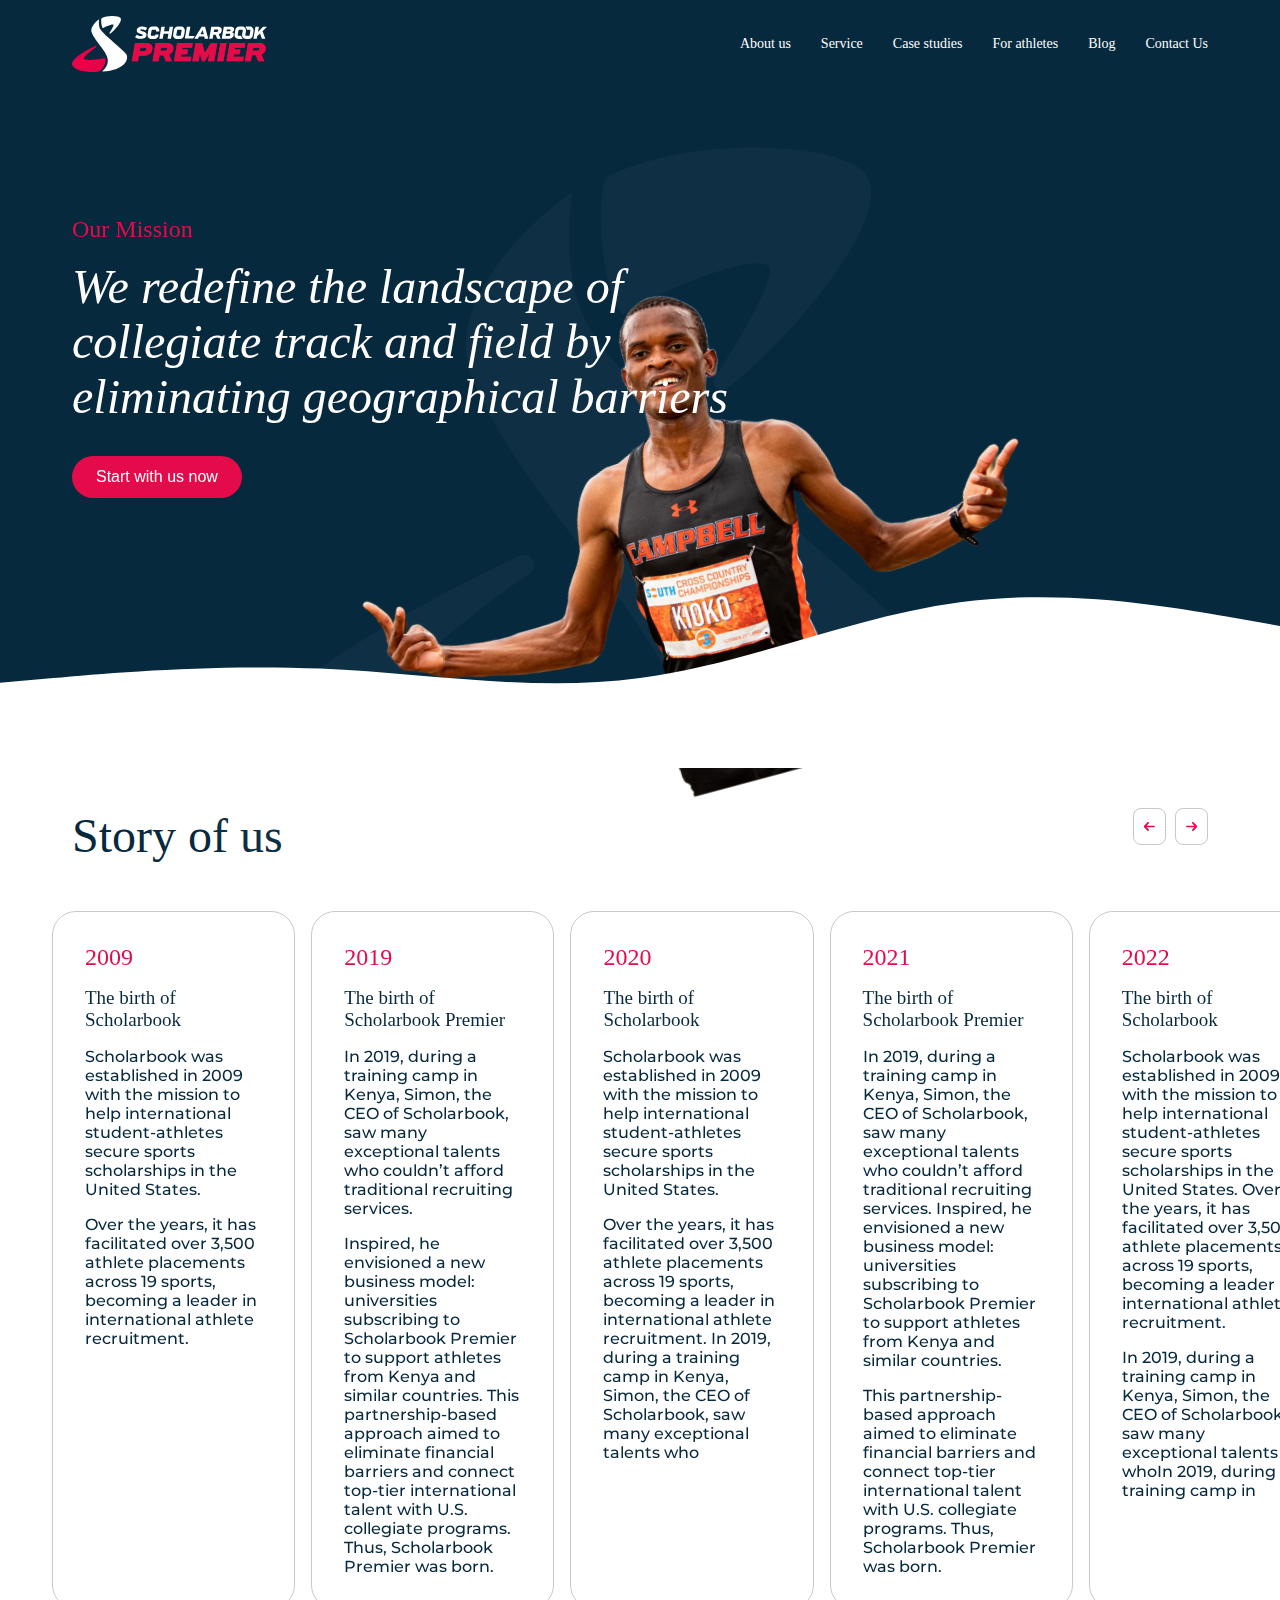
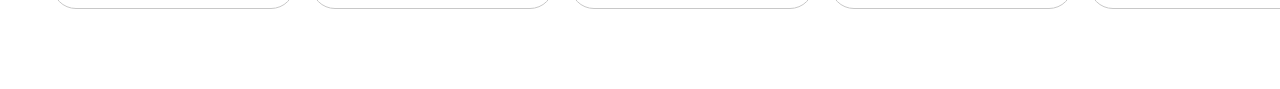
==== about/about.html @ 9e530429 "swiper" ====
<!DOCTYPE html>
<html lang="en">
  <head>
    <meta charset="UTF-8" />
    <meta name="viewport" content="width=device-width, initial-scale=1.0" />
    <link rel="preconnect" href="https://fonts.googleapis.com" />
    <link rel="preconnect" href="https://fonts.gstatic.com" crossorigin />
    <link
      href="https://db.onlinewebfonts.com/c/406b56da0c31245c249b3a3c61560d1a?family=Joyride+W05+STD"
      rel="stylesheet"
    />
    <link
      href="https://fonts.googleapis.com/css2?family=Montserrat:ital,wght@0,100..900;1,100..900&display=swap"
      rel="stylesheet"
    />
    <link
      rel="stylesheet"
      href="https://cdn.jsdelivr.net/npm/swiper@11/swiper-bundle.min.css"
    />

    <script
      src="https://cdn.jsdelivr.net/npm/swiper@11/swiper-bundle.min.js"
      defer
    ></script>
    <link rel="stylesheet" href="../css/style.css" />
    <link rel="stylesheet" href="style.css" />
    <script src="../app.js" defer></script>
    <title>About Us</title>
  </head>
  <body>
    <header class="header">
      <div class="container header__container">
        <img class="logo" src="../img/logo.svg" alt="logo" />
        <ul class="header__list list-reset">
          <li class="header__list-item">
            <a href="" class="header__link">About us</a>
          </li>
          <li class="header__list-item">
            <a href="" class="header__link">Service</a>
          </li>
          <li class="header__list-item">
            <a href="" class="header__link">Case studies</a>
          </li>
          <li class="header__list-item">
            <a href="" class="header__link">For athletes</a>
          </li>
          <li class="header__list-item">
            <a href="" class="header__link">Blog</a>
          </li>
          <li class="header__list-item">
            <a href="" class="header__link">Contact Us</a>
          </li>
        </ul>
      </div>
    </header>
    <main class="main">
      <div class="container">
        <img class="sportmans" src="../img/about-main.png" alt="" />
        <div class="main__text">
          <span class="main__mission">Our Mission</span>
          <h1 class="main__title about__main-title">
            We redefine the landscape of collegiate track and field by
            eliminating geographical barriers
          </h1>
          <button class="main__btn btn-reset">Start with us now</button>
        </div>
        <img class="main__wave" src="../img/wave.svg" alt="" />
      </div>
    </main>
    <section class="story">
      <div class="container story__container">
        <h1 class="story__title">Story of us</h1>
        <div class="navigation">
          <button class="navigation-prev btn-reset">
            <img
              src="../img/swiper-prev.svg"
              alt=""
              class="navigation-prev-img"
            />
          </button>
          <button class="navigation-next btn-reset">
            <img src="../img/arrow.svg" alt="" class="navigation-next-img" />
          </button>
        </div>
      </div>
      <div class="swiper">
        <div class="swiper-wrapper container">
          <!-- Slides -->
          <div class="swiper-slide">
            <h2 class="swiper__year">2009</h2>
            <h3 class="swiper__title">The birth of Scholarbook</h3>
            <p class="swiper__text1">
              Scholarbook was established in 2009 with the mission to help
              international student-athletes secure sports scholarships in the
              United States.
            </p>
            <p class="swiper__text2">
              Over the years, it has facilitated over 3,500 athlete placements
              across 19 sports, becoming a leader in international athlete
              recruitment.
            </p>
          </div>
          <div class="swiper-slide">
            <h2 class="swiper__year">2019</h2>
            <h3 class="swiper__title">The birth of Scholarbook Premier</h3>
            <p class="swiper__text1">
              In 2019, during a training camp in Kenya, Simon, the CEO of
              Scholarbook, saw many exceptional talents who couldn’t afford
              traditional recruiting services.
            </p>
            <p class="swiper__text2">
              Inspired, he envisioned a new business model: universities
              subscribing to Scholarbook Premier to support athletes from Kenya
              and similar countries. This partnership-based approach aimed to
              eliminate financial barriers and connect top-tier international
              talent with U.S. collegiate programs. Thus, Scholarbook Premier
              was born.
            </p>
          </div>
          <div class="swiper-slide">
            <h2 class="swiper__year">2020</h2>
            <h3 class="swiper__title">The birth of Scholarbook</h3>
            <p class="swiper__text1">
              Scholarbook was established in 2009 with the mission to help
              international student-athletes secure sports scholarships in the
              United States.
            </p>
            <p class="swiper__text2">
              Over the years, it has facilitated over 3,500 athlete placements
              across 19 sports, becoming a leader in international athlete
              recruitment. In 2019, during a training camp in Kenya, Simon, the
              CEO of Scholarbook, saw many exceptional talents who
            </p>
          </div>
          <div class="swiper-slide">
            <h2 class="swiper__year">2021</h2>
            <h3 class="swiper__title">The birth of Scholarbook Premier</h3>
            <p class="swiper__text1">
              In 2019, during a training camp in Kenya, Simon, the CEO of
              Scholarbook, saw many exceptional talents who couldn’t afford
              traditional recruiting services. Inspired, he envisioned a new
              business model: universities subscribing to Scholarbook Premier to
              support athletes from Kenya and similar countries.
            </p>
            <p class="swiper__text2">
              This partnership-based approach aimed to eliminate financial
              barriers and connect top-tier international talent with U.S.
              collegiate programs. Thus, Scholarbook Premier was born.
            </p>
          </div>
          <div class="swiper-slide">
            <h2 class="swiper__year">2022</h2>
            <h3 class="swiper__title">The birth of Scholarbook</h3>
            <p class="swiper__text1">
              Scholarbook was established in 2009 with the mission to help
              international student-athletes secure sports scholarships in the
              United States. Over the years, it has facilitated over 3,500
              athlete placements across 19 sports, becoming a leader in
              international athlete recruitment.
            </p>
            <p class="swiper__text2">
              In 2019, during a training camp in Kenya, Simon, the CEO of
              Scholarbook, saw many exceptional talents whoIn 2019, during a
              training camp in
            </p>
          </div>
          <div class="swiper-slide">
            <h2 class="swiper__year">2009</h2>
            <h3 class="swiper__title">The birth of Scholarbook</h3>
            <p class="swiper__text1">
              Scholarbook was established in 2009 with the mission to help
              international student-athletes secure sports scholarships in the
              United States.
            </p>
            <p class="swiper__text2">
              Over the years, it has facilitated over 3,500 athlete placements
              across 19 sports, becoming a leader in international athlete
              recruitment.
            </p>
          </div>
          <div class="swiper-slide">
            <h2 class="swiper__year">2019</h2>
            <h3 class="swiper__title">The birth of Scholarbook Premier</h3>
            <p class="swiper__text1">
              In 2019, during a training camp in Kenya, Simon, the CEO of
              Scholarbook, saw many exceptional talents who couldn’t afford
              traditional recruiting services.
            </p>
            <p class="swiper__text2">
              Inspired, he envisioned a new business model: universities
              subscribing to Scholarbook Premier to support athletes from Kenya
              and similar countries. This partnership-based approach aimed to
              eliminate financial barriers and connect top-tier international
              talent with U.S. collegiate programs. Thus, Scholarbook Premier
              was born.
            </p>
          </div>
          <div class="swiper-slide">
            <h2 class="swiper__year">2020</h2>
            <h3 class="swiper__title">The birth of Scholarbook</h3>
            <p class="swiper__text1">
              Scholarbook was established in 2009 with the mission to help
              international student-athletes secure sports scholarships in the
              United States.
            </p>
            <p class="swiper__text2">
              Over the years, it has facilitated over 3,500 athlete placements
              across 19 sports, becoming a leader in international athlete
              recruitment. In 2019, during a training camp in Kenya, Simon, the
              CEO of Scholarbook, saw many exceptional talents who
            </p>
          </div>
          <div class="swiper-slide">
            <h2 class="swiper__year">2021</h2>
            <h3 class="swiper__title">The birth of Scholarbook Premier</h3>
            <p class="swiper__text1">
              In 2019, during a training camp in Kenya, Simon, the CEO of
              Scholarbook, saw many exceptional talents who couldn’t afford
              traditional recruiting services. Inspired, he envisioned a new
              business model: universities subscribing to Scholarbook Premier to
              support athletes from Kenya and similar countries.
            </p>
            <p class="swiper__text2">
              This partnership-based approach aimed to eliminate financial
              barriers and connect top-tier international talent with U.S.
              collegiate programs. Thus, Scholarbook Premier was born.
            </p>
          </div>
          <div class="swiper-slide">
            <h2 class="swiper__year">2022</h2>
            <h3 class="swiper__title">The birth of Scholarbook</h3>
            <p class="swiper__text1">
              Scholarbook was established in 2009 with the mission to help
              international student-athletes secure sports scholarships in the
              United States. Over the years, it has facilitated over 3,500
              athlete placements across 19 sports, becoming a leader in
              international athlete recruitment.
            </p>
            <p class="swiper__text2">
              In 2019, during a training camp in Kenya, Simon, the CEO of
              Scholarbook, saw many exceptional talents whoIn 2019, during a
              training camp in
            </p>
          </div>
        </div>
      </div>
    </section>
    <div class="modal">
      <div class="modal__overlay">
        <div class="modal__dialog">
          <div class="modal__header">
            <h2 class="modal__title">Contact me</h2>
            <a href="" class="modal__close">
              <img
                src="../img/modal-close.svg"
                alt=""
                class="modal__close-img"
              />
            </a>
          </div>
          <form action="" class="modal__form">
            <div class="input__wrapper">
              <h3 class="input__title">Name</h3>
              <input
                type="text"
                class="modal__input"
                placeholder="Your full name"
              />
            </div>
            <div class="input__wrapper">
              <h3 class="input__title">University</h3>
              <input
                type="text"
                class="modal__input"
                placeholder="Your university"
              />
            </div>
            <div class="input__wrapper">
              <h3 class="input__title">Email</h3>
              <input
                type="text"
                class="modal__input"
                placeholder="Your email"
              />
            </div>
            <div class="input__wrapper">
              <h3 class="input__title">Phone number</h3>
              <input
                type="text"
                class="modal__input"
                placeholder="Your phone number"
              />
            </div>
            <button class="modal__btn btn-reset">Send</button>
          </form>
        </div>
      </div>
    </div>
  </body>
</html>
---- css/style.css ----
@import url("./settings.css");
@import url("./header.css");
@import url("./main.css");
@import url("./premier.css");
@import url("./recruit.css");
@import url("./countries.css");
@import url("./service.css");
@import url("./ready.css");
@import url("./questions.css");
@import url("./footer.css");
@import url("./modal.css");
---- about/style.css ----
.about__main-title {
  font-size: 48px;
  font-weight: 400;
  max-width: 711px;
  margin-bottom: 32px;
}
.main__mission {
  color: rgb(227, 11, 73);
  font-family: "Joyride W05 STD";
  font-size: 24px;
  font-weight: 400;
}
.about__sportsman {
  right: 0;
  top: 45px;
}
.story {
  padding-top: 40px;
  padding-bottom: 80px;
}
.story__title {
  color: rgb(7, 41, 62);
  font-family: "Joyride W05 STD";
  font-size: 48px;
  font-weight: 400;
}
.story__container {
  display: flex;
  justify-content: space-between;
  margin-bottom: 48px;
}
.navigation-prev,
.navigation-next {
  border: 1px solid rgb(200, 200, 200);
  border-radius: 8px;
  padding: 10px;
  max-width: 40px;
}
.navigation-prev {
  margin-right: 5px;
}
.swiper-wrapper {
  align-items: stretch;
}
.swiper-slide {
  display: flex;
  flex-direction: column;
  gap: 16px;
  max-width: 324px;
  height: auto;
  padding: 32px;
  border: 1px solid rgb(200, 200, 200);
  border-radius: 24px;
}
.swiper__year {
  color: rgb(227, 11, 73);
  font-family: "Joyride W05 STD";
  font-size: 24px;
  font-weight: 400;
}
.swiper__title {
  color: rgb(7, 41, 62);
  font-family: "Joyride W05 STD";
  font-size: 19px;
  font-weight: 400;
}
.swiper__text1,
.swiper__text2 {
  color: rgb(7, 41, 62);
  font-size: 16px;
  font-weight: 500;
}
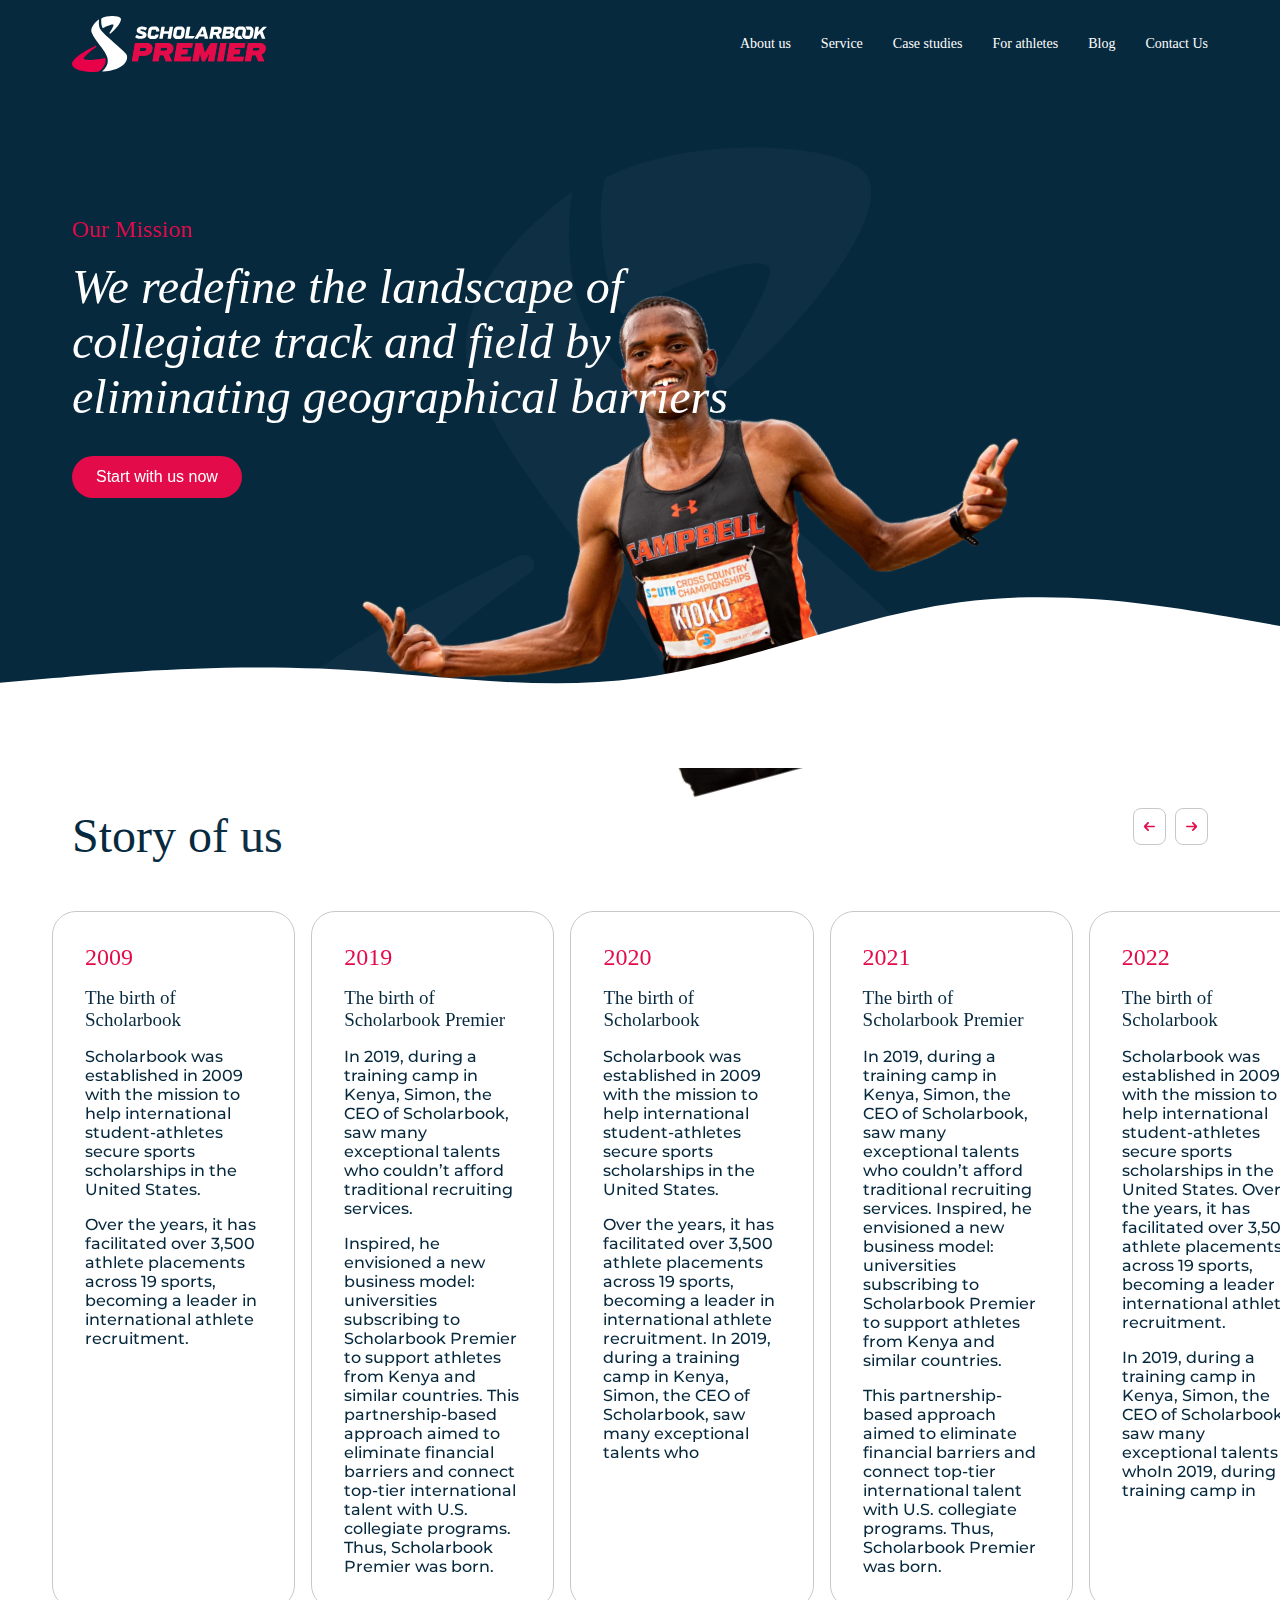
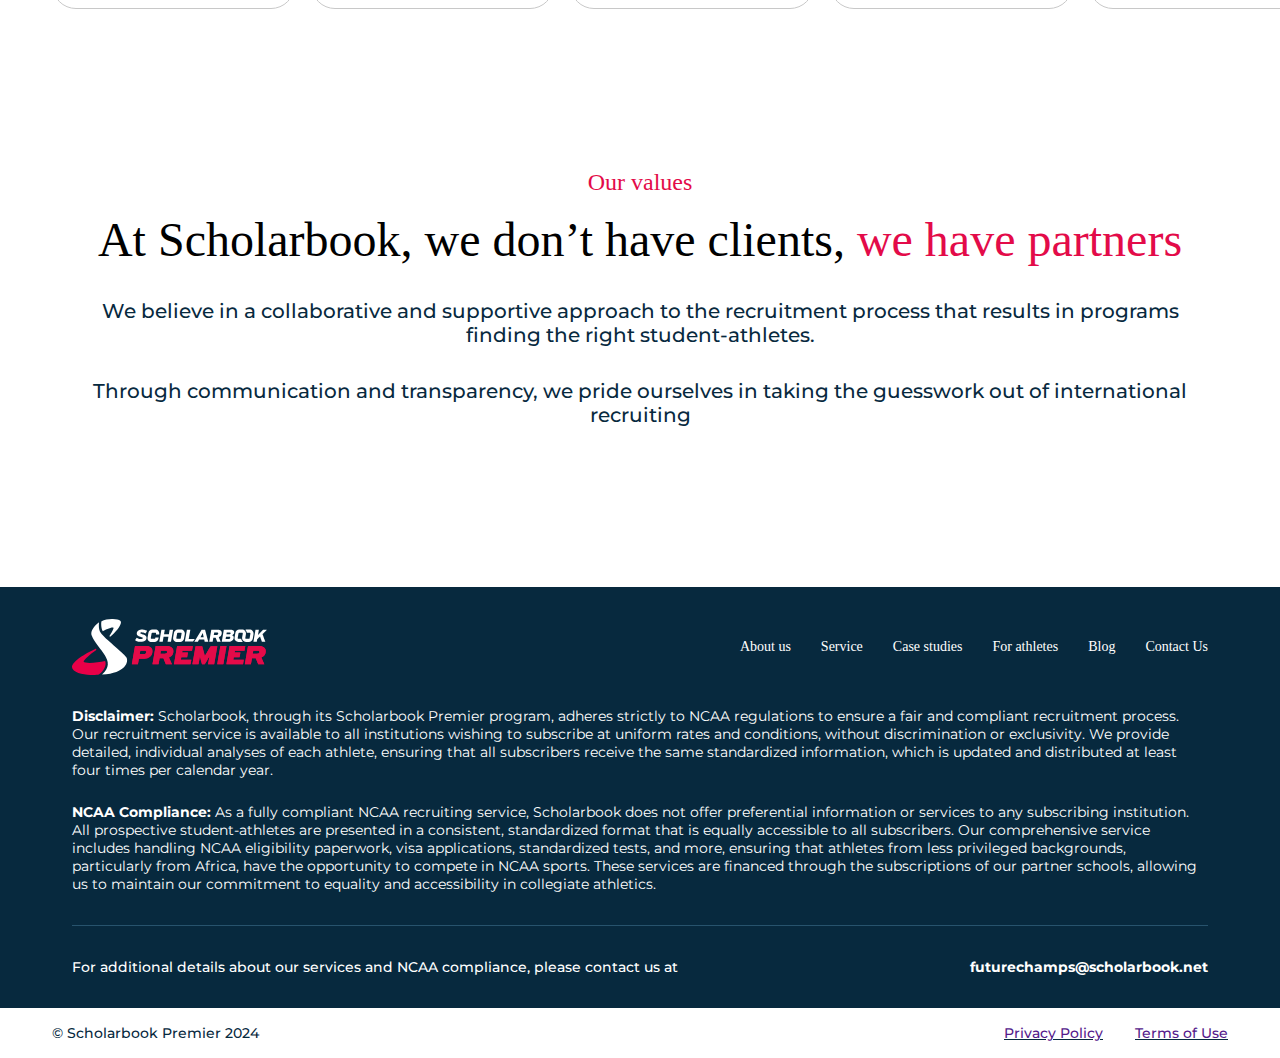
==== commit 2547c670: "1" ====
--- a/about/about.html
+++ b/about/about.html
@@ -245,6 +245,92 @@
         </div>
       </div>
     </section>
+    <section class="partners">
+      <div class="container partners__container">
+        <h3 class="partners__values">Our values</h3>
+        <h1 class="partners__title">
+          At Scholarbook, we don’t have clients, <span>we have partners</span>
+        </h1>
+        <p class="partners__text1">
+          We believe in a collaborative and supportive approach to the
+          recruitment process that results in programs finding the right
+          student-athletes.
+        </p>
+        <p class="partners__text2">
+          Through communication and transparency, we pride ourselves in taking
+          the guesswork out of international recruiting
+        </p>
+      </div>
+    </section>
+    <footer class="footer">
+      <div class="container footer__container">
+        <div class="footer__top">
+          <div class="footer__top-wrapper">
+            <img class="logo" src="../img/logo.svg" alt="logo" />
+            <ul class="footer__list header__list list-reset">
+              <li class="footer__list-item header__list-item">
+                <a href="" class="footer__link">About us</a>
+              </li>
+              <li class="footer__list-item header__list-item">
+                <a href="" class="footer__link">Service</a>
+              </li>
+              <li class="footer__list-item header__list-item">
+                <a href="" class="footer__link">Case studies</a>
+              </li>
+              <li class="footer__list-item header__list-item">
+                <a href="" class="footer__link">For athletes</a>
+              </li>
+              <li class="footer__list-item header__list-item">
+                <a href="" class="footer__link">Blog</a>
+              </li>
+              <li class="footer__list-item header__list-item">
+                <a href="" class="footer__link">Contact Us</a>
+              </li>
+            </ul>
+          </div>
+          <p class="footer__disclaimer">
+            <span>Disclaimer: </span>Scholarbook, through its Scholarbook
+            Premier program, adheres strictly to NCAA regulations to ensure a
+            fair and compliant recruitment process. Our recruitment service is
+            available to all institutions wishing to subscribe at uniform rates
+            and conditions, without discrimination or exclusivity. We provide
+            detailed, individual analyses of each athlete, ensuring that all
+            subscribers receive the same standardized information, which is
+            updated and distributed at least four times per calendar year.
+          </p>
+          <p class="footer__compliance">
+            <span>NCAA Compliance: </span>As a fully compliant NCAA recruiting
+            service, Scholarbook does not offer preferential information or
+            services to any subscribing institution. All prospective
+            student-athletes are presented in a consistent, standardized format
+            that is equally accessible to all subscribers. Our comprehensive
+            service includes handling NCAA eligibility paperwork, visa
+            applications, standardized tests, and more, ensuring that athletes
+            from less privileged backgrounds, particularly from Africa, have the
+            opportunity to compete in NCAA sports. These services are financed
+            through the subscriptions of our partner schools, allowing us to
+            maintain our commitment to equality and accessibility in collegiate
+            athletics.
+          </p>
+        </div>
+        <div class="footer__bottom">
+          <span class="footer__bottom-text"
+            >For additional details about our services and NCAA compliance,
+            please contact us at</span
+          >
+          <span class="footer__bottom-email">futurechamps@scholarbook.net</span>
+        </div>
+      </div>
+    </footer>
+    <section class="footer__premier">
+      <div class="container footer__premier-wrapper">
+        <span class="footer__premier">© Scholarbook Premier 2024</span>
+        <div class="footer__link-wrapper">
+          <a href="" class="footer__a">Privacy Policy</a>
+          <a href="" class="footer__a">Terms of Use</a>
+        </div>
+      </div>
+    </section>
     <div class="modal">
       <div class="modal__overlay">
         <div class="modal__dialog">
--- a/about/style.css
+++ b/about/style.css
@@ -70,3 +70,36 @@
   font-size: 16px;
   font-weight: 500;
 }
+.partners {
+  padding-top: 80px;
+  padding-bottom: 80px;
+}
+.partners__values {
+  color: rgb(227, 11, 73);
+  font-family: "Joyride W05 STD";
+  font-size: 24px;
+  font-weight: 400;
+  margin-bottom: 16px;
+}
+.partners__title {
+  font-family: "Joyride W05 STD";
+  font-size: 48px;
+  font-weight: 400;
+  margin-bottom: 32px;
+}
+
+.partners__title span {
+  color: rgb(227, 11, 73);
+}
+.partners__text1,
+.partners__text2 {
+  color: rgb(7, 41, 62);
+  font-size: 20px;
+  font-weight: 500;
+}
+.partners__text1 {
+  margin-bottom: 32px;
+}
+.partners__container {
+  text-align: center;
+}
